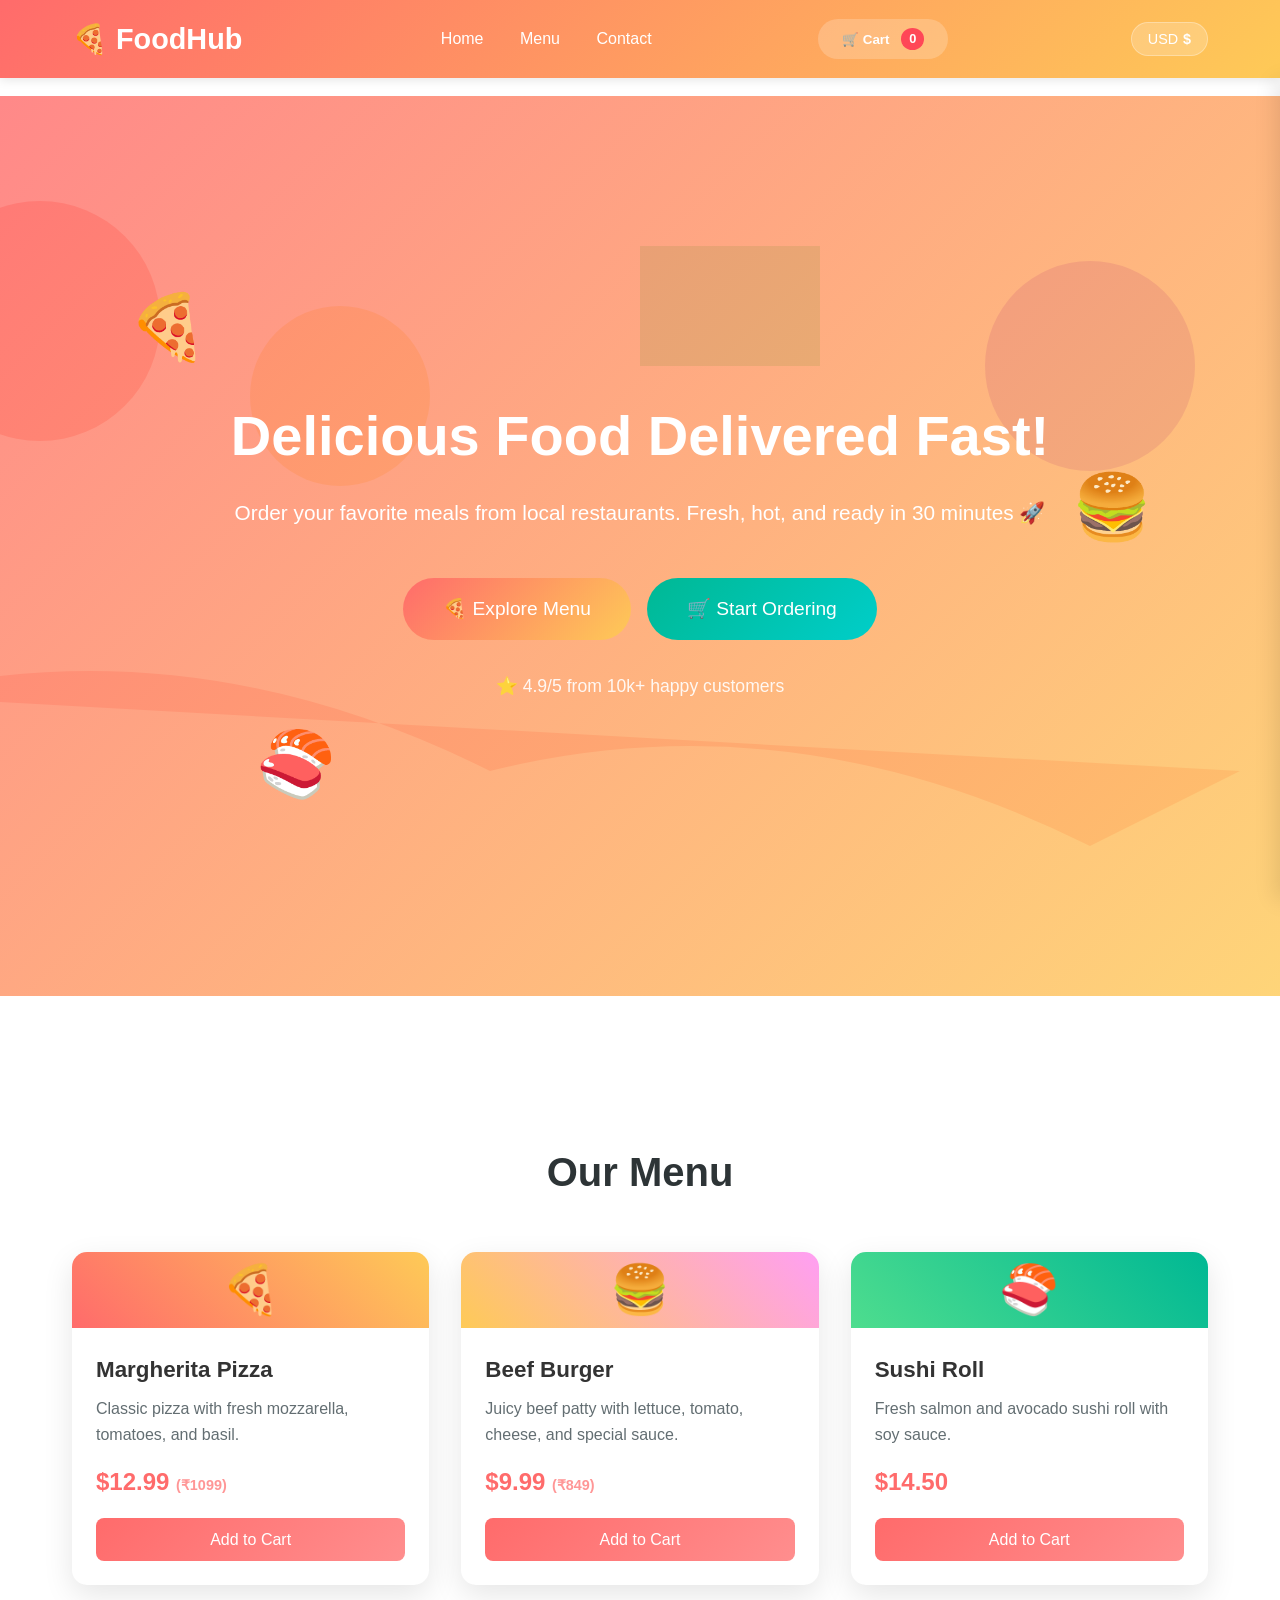
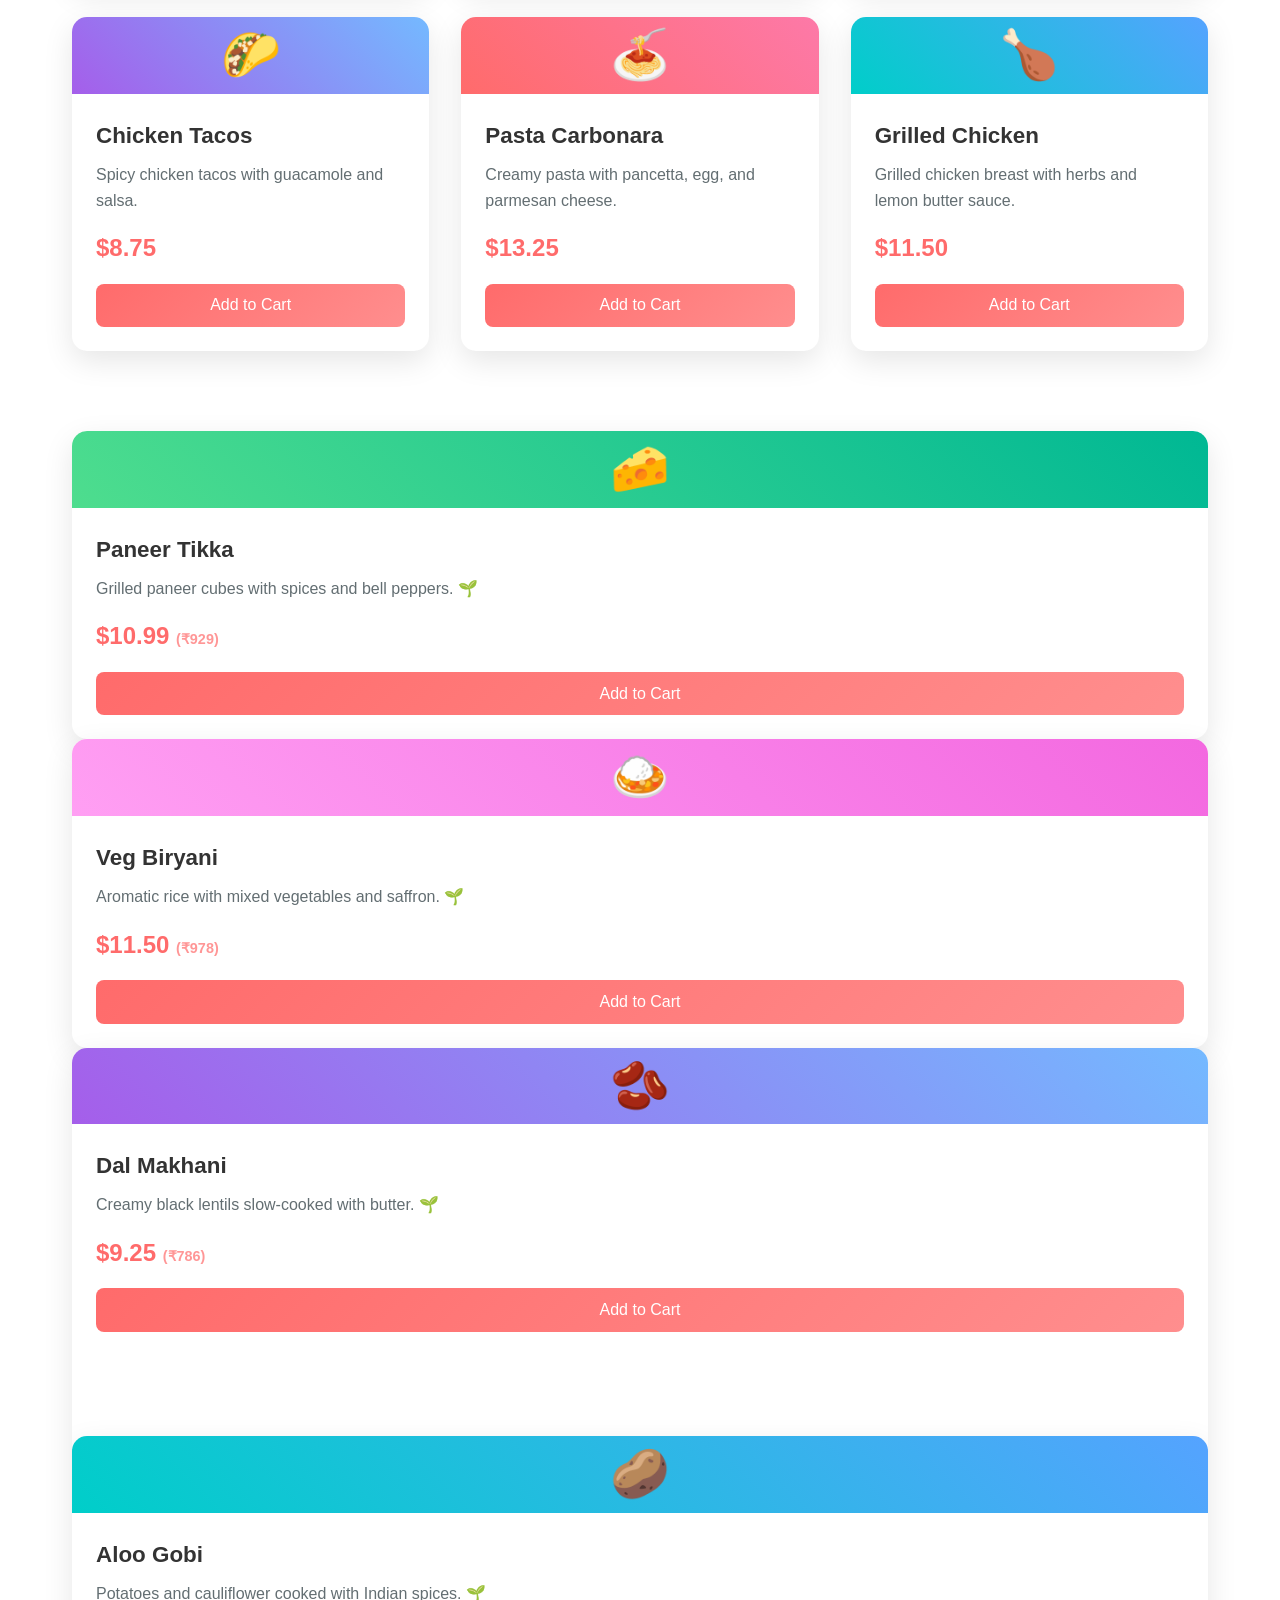
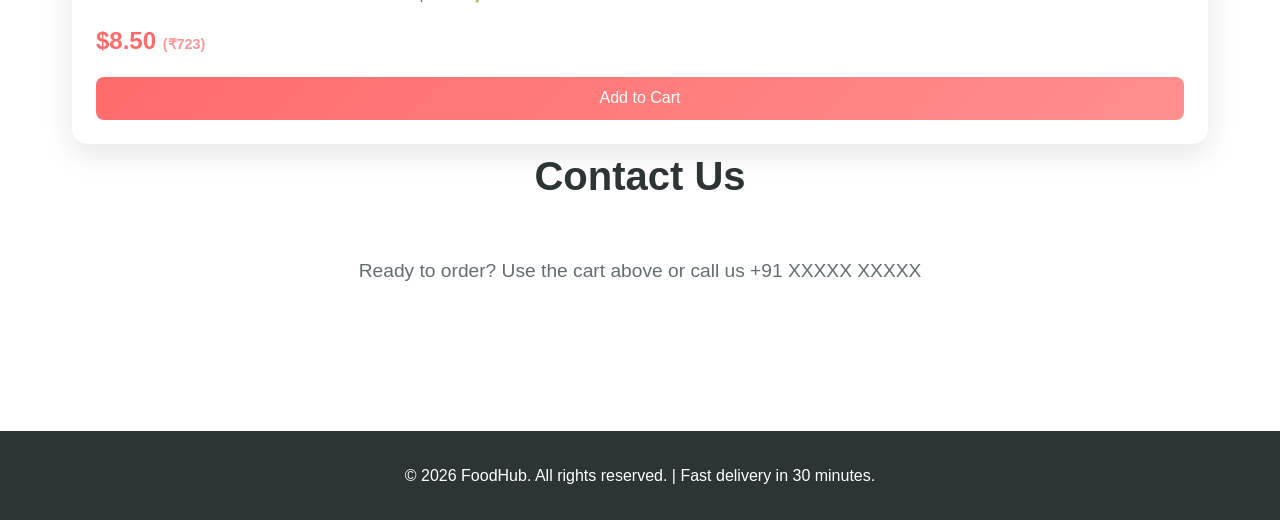
==== food order website/index.html @ dc3ef2c3 "Add files via upload" ====
sss<!DOCTYPE html>
<html lang="en">
<head>
    <meta charset="UTF-8">
    <meta name="viewport" content="width=device-width, initial-scale=1.0">
    <title>Food Order Website</title>
    <style>
        * {
            margin: 0;
            padding: 0;
            box-sizing: border-box;
        }
        body {
            font-family: 'Arial', sans-serif;
            line-height: 1.6;
            color: #333;
        }
        header {
            background: linear-gradient(135deg, #ff6b6b, #feca57);
            padding: 1rem 0;
            position: fixed;
            width: 100%;
            top: 0;
            z-index: 1000;
            box-shadow: 0 2px 10px rgba(0,0,0,0.1);
        }
        nav {
            max-width: 1200px;
            margin: 0 auto;
            display: flex;
            justify-content: space-between;
            align-items: center;
            padding: 0 2rem;
        }
        .logo {
            font-size: 1.8rem;
            font-weight: bold;
            color: white;
        }
        .nav-links a {
            color: white;
            text-decoration: none;
            margin-left: 2rem;
            font-weight: 500;
            transition: color 0.3s;
        }
        .nav-links a:hover {
            color: #ffeb3b;
        }
        .cart-btn {
            background: rgba(255,255,255,0.2);
            border: none;
            color: white;
            padding: 0.8rem 1.5rem;
            border-radius: 25px;
            cursor: pointer;
            font-weight: bold;
            transition: background 0.3s;
        }
        .cart-btn:hover {
            background: rgba(255,255,255,0.3);
        }
.cart-count {
            background: #ff4757;
            color: white;
            border-radius: 50%;
            padding: 0.2rem 0.5rem;
            font-size: 0.8rem;
            margin-left: 0.5rem;
        }
        .currency-toggle {
            background: rgba(255,255,255,0.2);
            border: 1px solid rgba(255,255,255,0.3);
            color: white;
            padding: 0.5rem 1rem;
            border-radius: 20px;
            cursor: pointer;
            font-size: 0.9rem;
            margin-left: 1rem;
            transition: background 0.3s;
        }
        .currency-toggle:hover {
            background: rgba(255,255,255,0.3);
        }
        .currency-symbol {
            font-weight: bold;
            margin-left: 0.3rem;
        }
        .hero {
            position: relative;
            height: 100vh;
            display: flex;
            flex-direction: column;
            justify-content: center;
            align-items: center;
            text-align: center;
            color: white;
            margin-top: 70px;
            overflow: hidden;
        }
        .hero::before {
            content: '';
            position: absolute;
            top: 0;
            left: 0;
            width: 100%;
            height: 100%;
            background: linear-gradient(135deg, rgba(255,107,107,0.8), rgba(254,202,87,0.8)), url('data:image/svg+xml,<svg xmlns=\"http://www.w3.org/2000/svg\" viewBox=\"0 0 1200 600\"><rect fill=\"%23fff\" width=\"1200\" height=\"600\"/><circle fill=\"%23ff6b6b\" cx=\"200\" cy=\"150\" r=\"80\" opacity=\"0.6\"/><circle fill=\"%23feca57\" cx=\"400\" cy=\"200\" r=\"60\" opacity=\"0.6\"/><rect fill=\"%234edd8e\" x=\"600\" y=\"100\" width=\"120\" height=\"80\" opacity=\"0.6\"/><circle fill=\"%23a55eea\" cx=\"900\" cy=\"180\" r=\"70\" opacity=\"0.6\"/><path d=\"M100 400 Q300 350 500 450 Q700 400 900 500 L1000 450 Z\" fill=\"%23ff4757\" opacity=\"0.4\"/></svg>');
            background-size: cover;
            background-position: center;
            z-index: -1;
            animation: heroBg 20s ease-in-out infinite alternate;
        }
        @keyframes heroBg {
            0% { transform: scale(1) rotate(0deg); }
            100% { transform: scale(1.1) rotate(1deg); }
        }
        .hero-floating {
            position: absolute;
            font-size: 4rem;
            animation: float 6s ease-in-out infinite;
        }
        .hero-floating:nth-child(1) { top: 20%; left: 10%; animation-delay: 0s; }
        .hero-floating:nth-child(2) { top: 40%; right: 10%; animation-delay: 2s; }
        .hero-floating:nth-child(3) { bottom: 20%; left: 20%; animation-delay: 4s; }
        @keyframes float {
            0%, 100% { transform: translateY(0px); }
            50% { transform: translateY(-20px); }
        }
        .hero h1 {
            font-size: 3.5rem;
            margin-bottom: 1rem;
            animation: fadeInUp 1s ease;
        }
        .hero p {
            font-size: 1.3rem;
            margin-bottom: 2rem;
            animation: fadeInUp 1s ease 0.2s both;
        }
        .cta-btn {
            background: #ff4757;
            color: white;
            padding: 1rem 2.5rem;
            border: none;
            border-radius: 50px;
            font-size: 1.2rem;
            cursor: pointer;
            transition: transform 0.3s, box-shadow 0.3s;
            animation: fadeInUp 1s ease 0.4s both;
        }
        .cta-btn:hover {
            transform: translateY(-3px);
            box-shadow: 0 10px 25px rgba(255,71,87,0.4);
        }
        @keyframes fadeInUp {
            from {
                opacity: 0;
                transform: translateY(30px);
            }
            to {
                opacity: 1;
                transform: translateY(0);
            }
        }
        .container {
            max-width: 1200px;
            margin: 0 auto;
            padding: 4rem 2rem;
        }
        section {
            margin-bottom: 5rem;
        }
        h2 {
            text-align: center;
            font-size: 2.5rem;
            margin-bottom: 3rem;
            color: #2d3436;
        }
        .menu-grid {
            display: grid;
            grid-template-columns: repeat(auto-fit, minmax(300px, 1fr));
            gap: 2rem;
        }
        .menu-item {
            background: white;
            border-radius: 15px;
            overflow: hidden;
            box-shadow: 0 10px 30px rgba(0,0,0,0.1);
            transition: transform 0.3s, box-shadow 0.3s;
        }
        .menu-item:hover {
            transform: translateY(-10px);
            box-shadow: 0 20px 40px rgba(0,0,0,0.15);
        }
        .menu-item img {
            width: 100%;
            height: 200px;
            object-fit: cover;
            background: #f8f9fa;
        }
        .item-info {
            padding: 1.5rem;
        }
        .item-name {
            font-size: 1.4rem;
            font-weight: bold;
            margin-bottom: 0.5rem;
        }
        .item-desc {
            color: #636e72;
            margin-bottom: 1rem;
        }
        .price {
            font-size: 1.5rem;
            color: #ff6b6b;
            font-weight: bold;
            margin-bottom: 1rem;
        }
        .add-btn {
            width: 100%;
            background: linear-gradient(135deg, #ff6b6b, #ff8e8e);
            color: white;
            border: none;
            padding: 0.8rem;
            border-radius: 8px;
            font-size: 1rem;
            cursor: pointer;
            transition: background 0.3s;
        }
        .add-btn:hover {
            background: linear-gradient(135deg, #ff5252, #ff6b6b);
        }
        .cart {
            position: fixed;
            right: -400px;
            top: 80px;
            width: 400px;
            height: calc(100vh - 80px);
            background: white;
            box-shadow: -5px 0 20px rgba(0,0,0,0.1);
            transition: right 0.3s ease;
            overflow-y: auto;
            z-index: 1001;
        }
        .cart.active {
            right: 0;
        }
        .cart-header {
            padding: 1.5rem;
            background: #f8f9fa;
            border-bottom: 1px solid #dee2e6;
        }
        .cart-title {
            font-size: 1.3rem;
            margin-bottom: 0.5rem;
        }
        .cart-total {
            font-size: 1.5rem;
            font-weight: bold;
            color: #ff6b6b;
        }
        .cart-items {
            padding: 1rem 1.5rem;
        }
        .cart-item {
            display: flex;
            justify-content: space-between;
            align-items: center;
            padding: 1rem 0;
            border-bottom: 1px solid #eee;
        }
        .item-details h4 {
            margin-bottom: 0.3rem;
        }
        .item-price {
            font-weight: bold;
            color: #ff6b6b;
        }
        .qty-controls {
            display: flex;
            align-items: center;
            gap: 0.5rem;
        }
        .qty-btn {
            background: #dee2e6;
            border: none;
            width: 30px;
            height: 30px;
            border-radius: 50%;
            cursor: pointer;
            display: flex;
            align-items: center;
            justify-content: center;
        }
        .remove-btn {
            background: #ff4757;
            color: white;
            border: none;
            padding: 0.3rem 0.8rem;
            border-radius: 5px;
            cursor: pointer;
            font-size: 0.8rem;
        }
        .checkout-section {
            padding: 1.5rem;
            border-top: 1px solid #dee2e6;
        }
        .checkout-btn {
            width: 100%;
            background: linear-gradient(135deg, #00b894, #00cec9);
            color: white;
            border: none;
            padding: 1rem;
            border-radius: 10px;
            font-size: 1.1rem;
            cursor: pointer;
            transition: background 0.3s;
        }
        .checkout-btn:hover {
            background: linear-gradient(135deg, #00a085, #00b894);
        }
        .overlay {
            display: none;
            position: fixed;
            top: 0;
            left: 0;
            width: 100%;
            height: 100%;
            background: rgba(0,0,0,0.5);
            z-index: 1000;
        }
        .overlay.active {
            display: block;
        }
        .order-form {
            position: fixed;
            top: 50%;
            left: 50%;
            transform: translate(-50%, -50%);
            background: white;
            padding: 2rem;
            border-radius: 15px;
            box-shadow: 0 20px 60px rgba(0,0,0,0.3);
            max-width: 500px;
            width: 90%;
            z-index: 1002;
            display: none;
        }
        .order-form.active {
            display: block;
        }
        .form-group {
            margin-bottom: 1.5rem;
        }
        .form-group label {
            display: block;
            margin-bottom: 0.5rem;
            font-weight: 500;
        }
        .form-group input, .form-group textarea {
            width: 100%;
            padding: 0.8rem;
            border: 2px solid #eee;
            border-radius: 8px;
            font-size: 1rem;
            transition: border-color 0.3s;
        }
        .form-group input:focus, .form-group textarea:focus {
            outline: none;
            border-color: #ff6b6b;
        }
        .form-buttons {
            display: flex;
            gap: 1rem;
        }
        .submit-btn, .cancel-btn {
            flex: 1;
            padding: 0.8rem;
            border: none;
            border-radius: 8px;
            font-size: 1rem;
            cursor: pointer;
            transition: background 0.3s;
        }
        .submit-btn {
            background: #00b894;
            color: white;
        }
        .submit-btn:hover {
            background: #00a085;
        }
        .cancel-btn {
            background: #ddd;
            color: #333;
        }
        .cancel-btn:hover {
            background: #ccc;
        }
        .success-msg {
            text-align: center;
            padding: 2rem;
            background: #d4edda;
            border: 1px solid #c3e6cb;
            border-radius: 10px;
            color: #155724;
            display: none;
        }
        footer {
            background: #2d3436;
            color: white;
            text-align: center;
            padding: 2rem;
            margin-top: 5rem;
        }
        @media (max-width: 768px) {
            .hero h1 {
                font-size: 2.5rem;
            }
            .nav-links {
                display: none;
            }
            .cart {
                width: 100%;
                right: -100%;
            }
            .menu-grid {
                grid-template-columns: 1fr;
            }
        }
    </style>
</head>
<body>
    <header>
        <nav>
            <div class="logo">🍕 FoodHub</div>
<div class="nav-links">
                <a href="#home">Home</a>
                <a href="#menu">Menu</a>
                <a href="#contact">Contact</a>
            </div>
            <button class="cart-btn" onclick="toggleCart()">
                🛒 Cart <span class="cart-count" id="cartCount">0</span>
            </button>
            <button class="currency-toggle" onclick="toggleCurrency()">
                <span id="currencyLabel">USD</span><span class="currency-symbol" id="currencySymbol">$</span>
            </button>
        </nav>
    </header>

    <section id="home" class="hero">
        <div class="hero-floating">🍕</div>
        <div class="hero-floating">🍔</div>
        <div class="hero-floating">🍣</div>
        <h1>Delicious Food Delivered Fast!</h1>
        <p>Order your favorite meals from local restaurants. Fresh, hot, and ready in 30 minutes 🚀</p>
        <div style="display: flex; gap: 1rem; flex-wrap: wrap; justify-content: center; margin-top: 1rem;">
            <div class="cta-btn" onclick="scrollToMenu()" style="background: linear-gradient(135deg, #ff6b6b, #feca57);">🍕 Explore Menu</div>
            <div class="cta-btn" onclick="scrollToMenu()" style="background: linear-gradient(135deg, #00b894, #00cec9);">🛒 Start Ordering</div>
        </div>
        <div style="margin-top: 2rem; opacity: 0.9; font-size: 1.1rem;">
            ⭐ 4.9/5 from 10k+ happy customers
        </div>
    </section>

    <div class="container">
        <section id="menu">
            <h2>Our Menu</h2>
            <div class="menu-grid">
                <div class="menu-item">
                    <div class="menu-img" style="background: linear-gradient(45deg, #ff6b6b, #feca57); display: flex; align-items: center; justify-content: center; font-size: 3rem;">🍕</div>
                    <div class="item-info">
                        <div class="item-name">Margherita Pizza</div>
                        <div class="item-desc">Classic pizza with fresh mozzarella, tomatoes, and basil.</div>
<div class="price" data-usd="12.99" data-inr="1099">$12.99 <span style="font-size: 0.9rem; opacity: 0.7;">(₹1099)</span></div>
                        <button class="add-btn" data-price-usd="12.99" data-price-inr="1099" onclick="addToCart('Margherita Pizza', 12.99, 1099, '🍕')">Add to Cart</button>
                    </div>
                </div>
                <div class="menu-item">
                    <div class="menu-img" style="background: linear-gradient(45deg, #feca57, #ff9ff3); display: flex; align-items: center; justify-content: center; font-size: 3rem;">🍔</div>
                    <div class="item-info">
                        <div class="item-name">Beef Burger</div>
                        <div class="item-desc">Juicy beef patty with lettuce, tomato, cheese, and special sauce.</div>
<div class="price" data-usd="9.99" data-inr="849">$9.99 <span style="font-size: 0.9rem; opacity: 0.7;">(₹849)</span></div>
                        <button class="add-btn" data-price-usd="9.99" data-price-inr="849" onclick="addToCart('Beef Burger', 9.99, 849, '🍔')">Add to Cart</button>
                    </div>
                </div>
                <div class="menu-item">
                    <div class="menu-img" style="background: linear-gradient(45deg, #4edd8e, #00b894); display: flex; align-items: center; justify-content: center; font-size: 3rem;">🍣</div>
                    <div class="item-info">
                        <div class="item-name">Sushi Roll</div>
                        <div class="item-desc">Fresh salmon and avocado sushi roll with soy sauce.</div>
                        <div class="price">$14.50</div>
                        <button class="add-btn" onclick="addToCart('Sushi Roll', 14.50, '🍣')">Add to Cart</button>
                    </div>
                </div>
                <div class="menu-item">
                    <div class="menu-img" style="background: linear-gradient(45deg, #a55eea, #74b9ff); display: flex; align-items: center; justify-content: center; font-size: 3rem;">🌮</div>
                    <div class="item-info">
                        <div class="item-name">Chicken Tacos</div>
                        <div class="item-desc">Spicy chicken tacos with guacamole and salsa.</div>
                        <div class="price">$8.75</div>
                        <button class="add-btn" onclick="addToCart('Chicken Tacos', 8.75, '🌮')">Add to Cart</button>
                    </div>
                </div>
                <div class="menu-item">
                    <div class="menu-img" style="background: linear-gradient(45deg, #ff6b6b, #fd79a8); display: flex; align-items: center; justify-content: center; font-size: 3rem;">🍝</div>
                    <div class="item-info">
                        <div class="item-name">Pasta Carbonara</div>
                        <div class="item-desc">Creamy pasta with pancetta, egg, and parmesan cheese.</div>
                        <div class="price">$13.25</div>
                        <button class="add-btn" onclick="addToCart('Pasta Carbonara', 13.25, '🍝')">Add to Cart</button>
                    </div>
                </div>
                <div class="menu-item">
                    <div class="menu-img" style="background: linear-gradient(45deg, #00cec9, #55a3ff); display: flex; align-items: center; justify-content: center; font-size: 3rem;">🍗</div>
                    <div class="item-info">
                        <div class="item-name">Grilled Chicken</div>
                        <div class="item-desc">Grilled chicken breast with herbs and lemon butter sauce.</div>
                        <div class="price">$11.50</div>
                        <button class="add-btn" onclick="addToCart('Grilled Chicken', 11.50, 978, '🍗')">Add to Cart</button>
                    </div>
                </div>
        </section>
        
                <!-- New Vegetarian Items -->

                <div class="menu-item">
                    <div class="menu-img" style="background: linear-gradient(45deg, #4edd8e, #00b894); display: flex; align-items: center; justify-content: center; font-size: 3rem;">🧀</div>
                    <div class="item-info">
                        <div class="item-name">Paneer Tikka</div>
                        <div class="item-desc">Grilled paneer cubes with spices and bell peppers. 🌱</div>


                        <div class="price" data-usd="10.99" data-inr="929">$10.99 <span style="font-size: 0.9rem; opacity: 0.7;">(₹929)</span></div>
                        <button class="add-btn" data-price-usd="10.99" data-price-inr="929" onclick="addToCart('Paneer Tikka', 10.99, 929, '🧀')">Add to Cart</button>
                    </div>
                </div>
                <div class="menu-item">
                    <div class="menu-img" style="background: linear-gradient(45deg, #ff9ff3, #f368e0); display: flex; align-items: center; justify-content: center; font-size: 3rem;">🍛</div>
                    <div class="item-info">
                        <div class="item-name">Veg Biryani</div>
                        <div class="item-desc">Aromatic rice with mixed vegetables and saffron. 🌱</div>
                        <div class="price" data-usd="11.50" data-inr="978">$11.50 <span style="font-size: 0.9rem; opacity: 0.7;">(₹978)</span></div>
                        <button class="add-btn" data-price-usd="11.50" data-price-inr="978" onclick="addToCart('Veg Biryani', 11.50, 978, '🍛')">Add to Cart</button>
                    </div>
                </div>
                <div class="menu-item">
                    <div class="menu-img" style="background: linear-gradient(45deg, #a55eea, #74b9ff); display: flex; align-items: center; justify-content: center; font-size: 3rem;">🫘</div>
                    <div class="item-info">
                        <div class="item-name">Dal Makhani</div>
                        <div class="item-desc">Creamy black lentils slow-cooked with butter. 🌱</div>
                        <div class="price" data-usd="9.25" data-inr="786">$9.25 <span style="font-size: 0.9rem; opacity: 0.7;">(₹786)</span></div>
                        <button class="add-btn" data-price-usd="9.25" data-price-inr="786" onclick="addToCart('Dal Makhani', 9.25, 786, '🫘')">Add to Cart</button>
        <section id="contact">
                </div>
                <div class="menu-item">
                    <div class="menu-img" style="background: linear-gradient(45deg, #00cec9, #55a3ff); display: flex; align-items: center; justify-content: center; font-size: 3rem;">🥔</div>
                    <div class="item-info">
                        <div class="item-name">Aloo Gobi</div>
                        <div class="item-desc">Potatoes and cauliflower cooked with Indian spices. 🌱</div>
                        <div class="price" data-usd="8.50" data-inr="723">$8.50 <span style="font-size: 0.9rem; opacity: 0.7;">(₹723)</span></div>
                        <button class="add-btn" data-price-usd="8.50" data-price-inr="723" onclick="addToCart('Aloo Gobi', 8.50, 723, '🥔')">Add to Cart</button>
                    </div>
                </div>
            </div>

            <h2>Contact Us</h2>
            <p style="text-align: center; font-size: 1.2rem; color: #636e72;">Ready to order? Use the cart above or call us +91 XXXXX XXXXX </p>
        </section>
    </div>

    <div class="cart" id="cart">
        <div class="cart-header">
            <div class="cart-title">Your Cart</div>
            <div class="cart-total" id="cartTotal">$0.00</div>
        </div>
        <div class="cart-items" id="cartItems"></div>
        <div class="checkout-section">
            <button class="checkout-btn" onclick="showOrderForm()" id="checkoutBtn" style="display: none;">Proceed to Checkout</button>
        </div>
    </div>

    <div class="overlay" id="overlay" onclick="toggleCart()"></div>

    <div class="order-form" id="orderForm">
        <h3>Complete Your Order</h3>
        <div class="form-group">
            <label>Name</label>
            <input type="text" id="customerName" required>
        </div>
        <div class="form-group">
            <label>Phone</label>
            <input type="tel" id="customerPhone" required>
        </div>
        <div class="form-group">
            <label>Address</label>
            <textarea id="customerAddress" rows="3" required></textarea>
        </div>
        <div class="form-group">
            <label>Payment Method</label>
            <select id="paymentMethod" style="width: 100%; padding: 0.8rem; border: 2px solid #eee; border-radius: 8px;">
                <option>Cash on Delivery</option>
                <option>Card</option>
            </select>
        </div>
        <div class="form-buttons">
            <button class="cancel-btn" onclick="hideOrderForm()">Cancel</button>
            <button class="submit-btn" onclick="placeOrder()">Place Order</button>
        </div>
    </div>

    <div class="success-msg" id="successMsg">
        <h3>Order Placed Successfully!</h3>
        <p>Thank you for your order. It will be delivered soon.</p>
    </div>

    <footer>
        <p>&copy; 2026 FoodHub. All rights reserved. | Fast delivery in 30 minutes.</p>
    </footer>

    <script>
        let cart = [];

        let isUSD = true;

        function toggleCurrency() {
            isUSD = !isUSD;
            const label = document.getElementById('currencyLabel');
            const symbol = document.getElementById('currencySymbol');
            if (isUSD) {
                label.textContent = 'USD';
                symbol.textContent = '$';
            } else {
                label.textContent = 'INR';
                symbol.textContent = '₹';
            }
            updatePrices();
            if (cart.length > 0) updateCart();
        }

        function updatePrices() {
            const prices = document.querySelectorAll('.price');
            const buttons = document.querySelectorAll('.add-btn');
            prices.forEach(p => {
                const usd = parseFloat(p.dataset.usd);
                const inr = parseFloat(p.dataset.inr || usd * 85);
                if (isUSD) {
                    p.innerHTML = `$${usd.toFixed(2)} <span style="font-size: 0.9rem; opacity: 0.7;">(₹${inr.toLocaleString()})</span>`;
                } else {
                    p.innerHTML = `₹${inr.toLocaleString()} <span style="font-size: 0.9rem; opacity: 0.7;">($${usd.toFixed(2)})</span>`;
                }
            });
            buttons.forEach(btn => {
                const usdPrice = parseFloat(btn.dataset.priceUsd);
                const inrPrice = parseFloat(btn.dataset.priceInr || usdPrice * 85);
                const name = btn.getAttribute('onclick').match(/'([^']+)'/)[1];
                const emoji = btn.getAttribute('onclick').match(/'([^']+)'$/)[1];
                btn.setAttribute('onclick', `addToCart('${name}', ${isUSD ? usdPrice : inrPrice}, ${isUSD ? usdPrice * 85 : inrPrice / 85}, '${emoji}')`);
            });
        }

        function addToCart(name, usdPrice, inrPrice, emoji) {
            const price = isUSD ? usdPrice : inrPrice;
            const existingItem = cart.find(item => item.name === name);
            if (existingItem) {
                existingItem.quantity += 1;
            } else {
                cart.push({ name, price, usdPrice, inrPrice, emoji, quantity: 1 });
            }
            updateCart();
        }

        function updateCart() {
            const cartCount = document.getElementById('cartCount');
            const cartItems = document.getElementById('cartItems');
            const cartTotal = document.getElementById('cartTotal');
            const checkoutBtn = document.getElementById('checkoutBtn');

            cartCount.textContent = cart.reduce((sum, item) => sum + item.quantity, 0);
            if (cart.length === 0) {
                cartItems.innerHTML = '<p style="text-align: center; color: #636e72; padding: 2rem;">Your cart is empty</p>';
                checkoutBtn.style.display = 'none';
                return;
            }

            let total = 0;
            cartItems.innerHTML = cart.map((item, index) => {
                const displayPrice = isUSD ? item.usdPrice : item.inrPrice;
                const symbol = isUSD ? '$' : '₹';
                return `
                <div class="cart-item">
                    <div class="item-details">
                        <h4>${item.emoji} ${item.name}</h4>
                        <div class="item-price">${symbol}${displayPrice.toFixed(2)}</div>
                    </div>
                    <div>
                        <div class="qty-controls">
                            <button class="qty-btn" onclick="changeQuantity(${index}, -1)">-</button>
                            <span>${item.quantity}</span>
                            <button class="qty-btn" onclick="changeQuantity(${index}, 1)">+</button>
                        </div>
                        <button class="remove-btn" onclick="removeFromCart(${index})">Remove</button>
                    </div>
                </div>
                `;
            }).join('');

            total = cart.reduce((sum, item) => sum + (item.price * item.quantity), 0);
            const symbol = isUSD ? '$' : '₹';
            cartTotal.textContent = `${symbol}${total.toFixed(2)}`;
            checkoutBtn.style.display = 'block';
        }

        function changeQuantity(index, delta) {
            cart[index].quantity += delta;
            if (cart[index].quantity <= 0) {
                cart.splice(index, 1);
            }
            updateCart();
        }

        function removeFromCart(index) {
            cart.splice(index, 1);
            updateCart();
        }

        function toggleCart() {
            const cart = document.getElementById('cart');
            const overlay = document.getElementById('overlay');
            cart.classList.toggle('active');
            overlay.classList.toggle('active');
        }

        function scrollToMenu() {
            document.getElementById('menu').scrollIntoView({ behavior: 'smooth' });
        }

        function showOrderForm() {
            toggleCart();
            document.getElementById('orderForm').classList.add('active');
            document.getElementById('overlay').classList.add('active');
        }

        function hideOrderForm() {
            document.getElementById('orderForm').classList.remove('active');
            document.getElementById('overlay').classList.remove('active');
        }

        function placeOrder() {
            const name = document.getElementById('customerName').value;
            const phone = document.getElementById('customerPhone').value;
            const address = document.getElementById('customerAddress').value;
            if (!name || !phone || !address) {
                alert('Please fill all fields');
                return;
            }
            cart = [];
            updateCart();
            hideOrderForm();
            document.getElementById('successMsg').style.display = 'block';
            setTimeout(() => {
                document.getElementById('successMsg').style.display = 'none';
            }, 5000);
        }

        // Close cart/overlay on overlay click
        document.getElementById('overlay').addEventListener('click', function() {
            if (!document.getElementById('orderForm').classList.contains('active')) {
                toggleCart();
            }
        });

        // Smooth scrolling for nav links
        document.querySelectorAll('a[href^="#"]').forEach(anchor => {
            anchor.addEventListener('click', function (e) {
                e.preventDefault();
                document.querySelector(this.getAttribute('href')).scrollIntoView({
                    behavior: 'smooth'
                });
            });
        });
    </script>
</body>
</html>
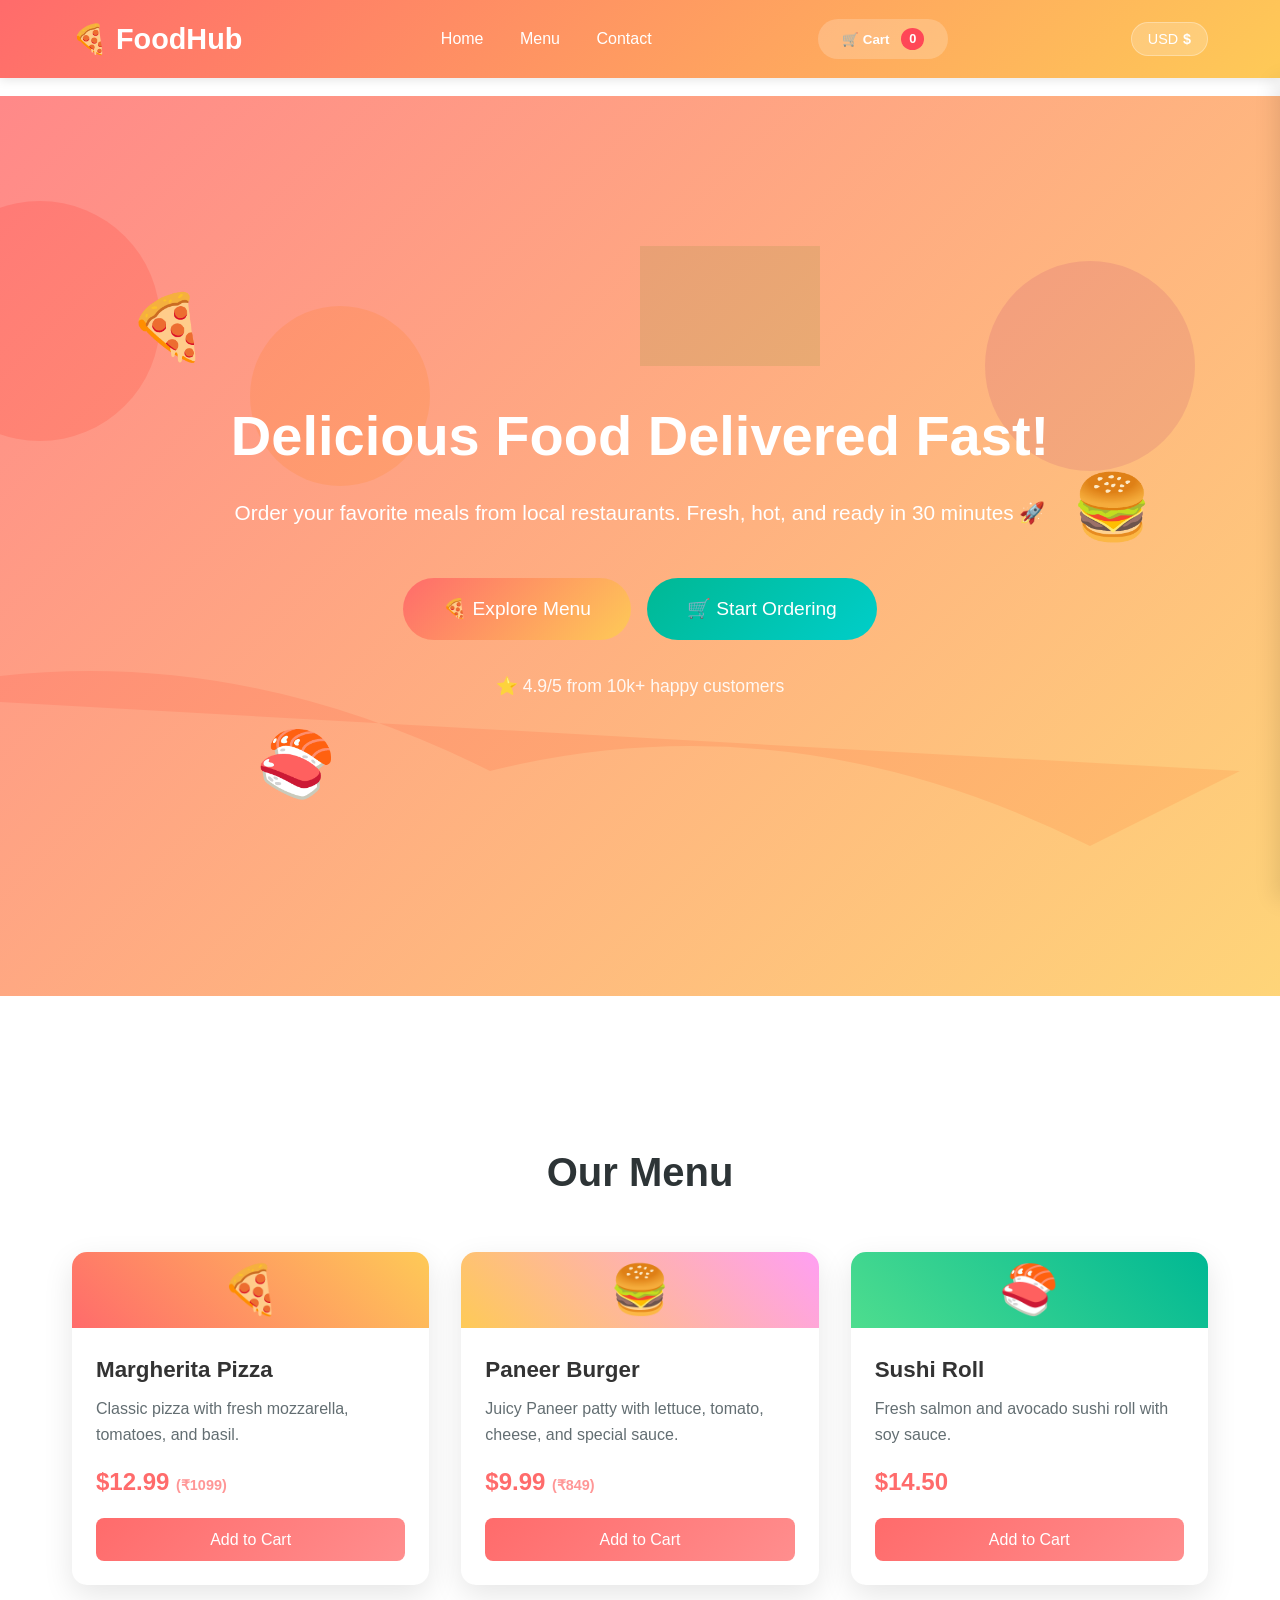
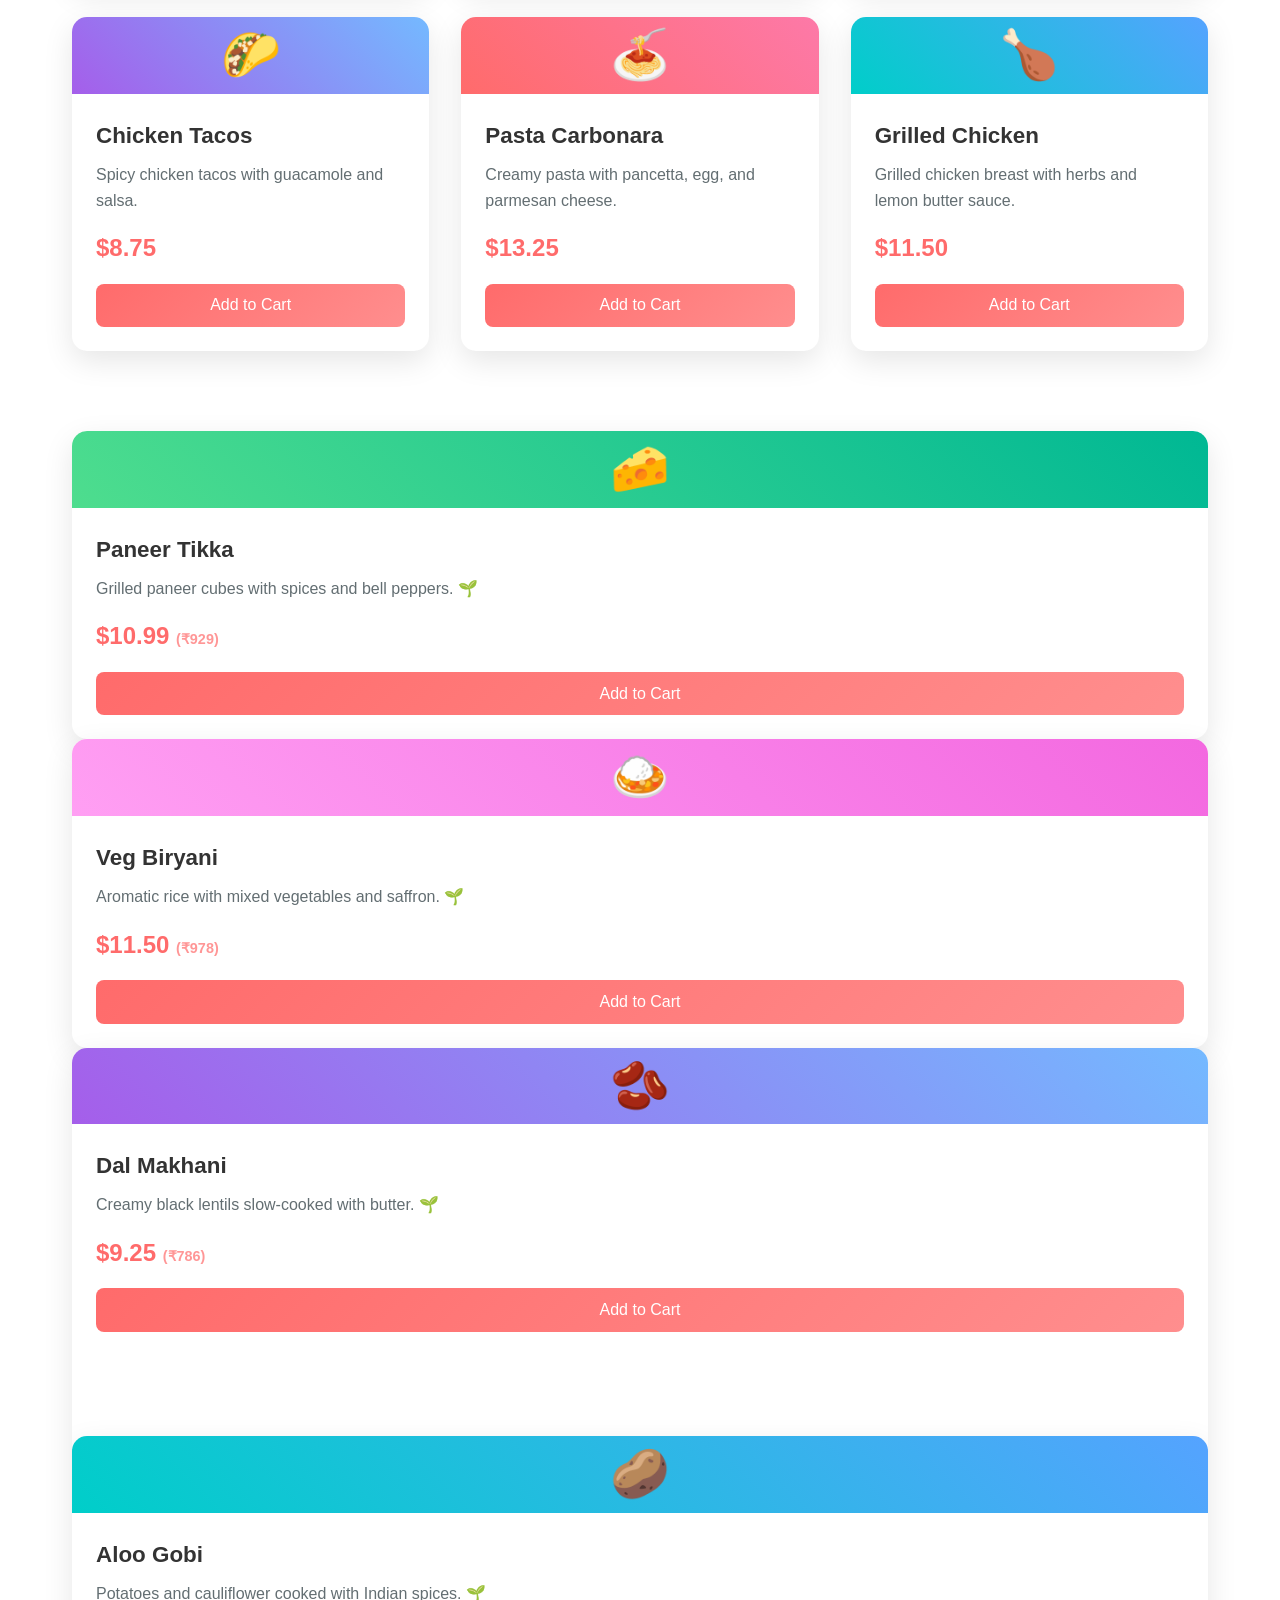
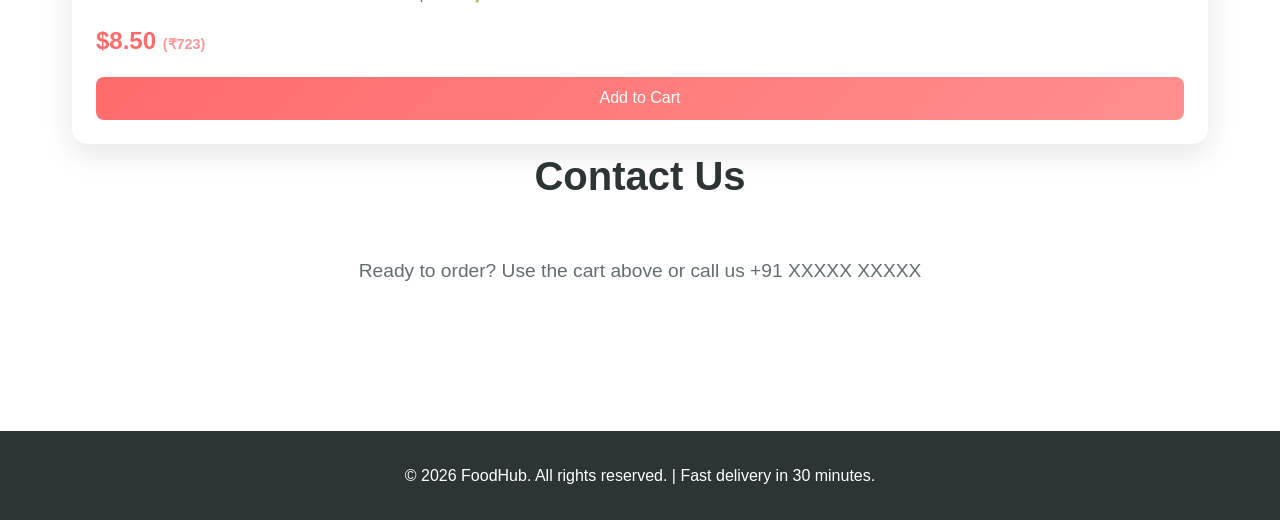
==== commit 727188a1: "I Can Change Beef to Paneer" ====
--- a/food order website/index.html
+++ b/food order website/index.html
@@ -478,10 +478,10 @@
                 <div class="menu-item">
                     <div class="menu-img" style="background: linear-gradient(45deg, #feca57, #ff9ff3); display: flex; align-items: center; justify-content: center; font-size: 3rem;">🍔</div>
                     <div class="item-info">
-                        <div class="item-name">Beef Burger</div>
-                        <div class="item-desc">Juicy beef patty with lettuce, tomato, cheese, and special sauce.</div>
+                        <div class="item-name">Paneer Burger</div>
+                        <div class="item-desc">Juicy Paneer patty with lettuce, tomato, cheese, and special sauce.</div>
 <div class="price" data-usd="9.99" data-inr="849">$9.99 <span style="font-size: 0.9rem; opacity: 0.7;">(₹849)</span></div>
-                        <button class="add-btn" data-price-usd="9.99" data-price-inr="849" onclick="addToCart('Beef Burger', 9.99, 849, '🍔')">Add to Cart</button>
+                        <button class="add-btn" data-price-usd="9.99" data-price-inr="849" onclick="addToCart('Paneer Burger', 9.99, 849, '🍔')">Add to Cart</button>
                     </div>
                 </div>
                 <div class="menu-item">
